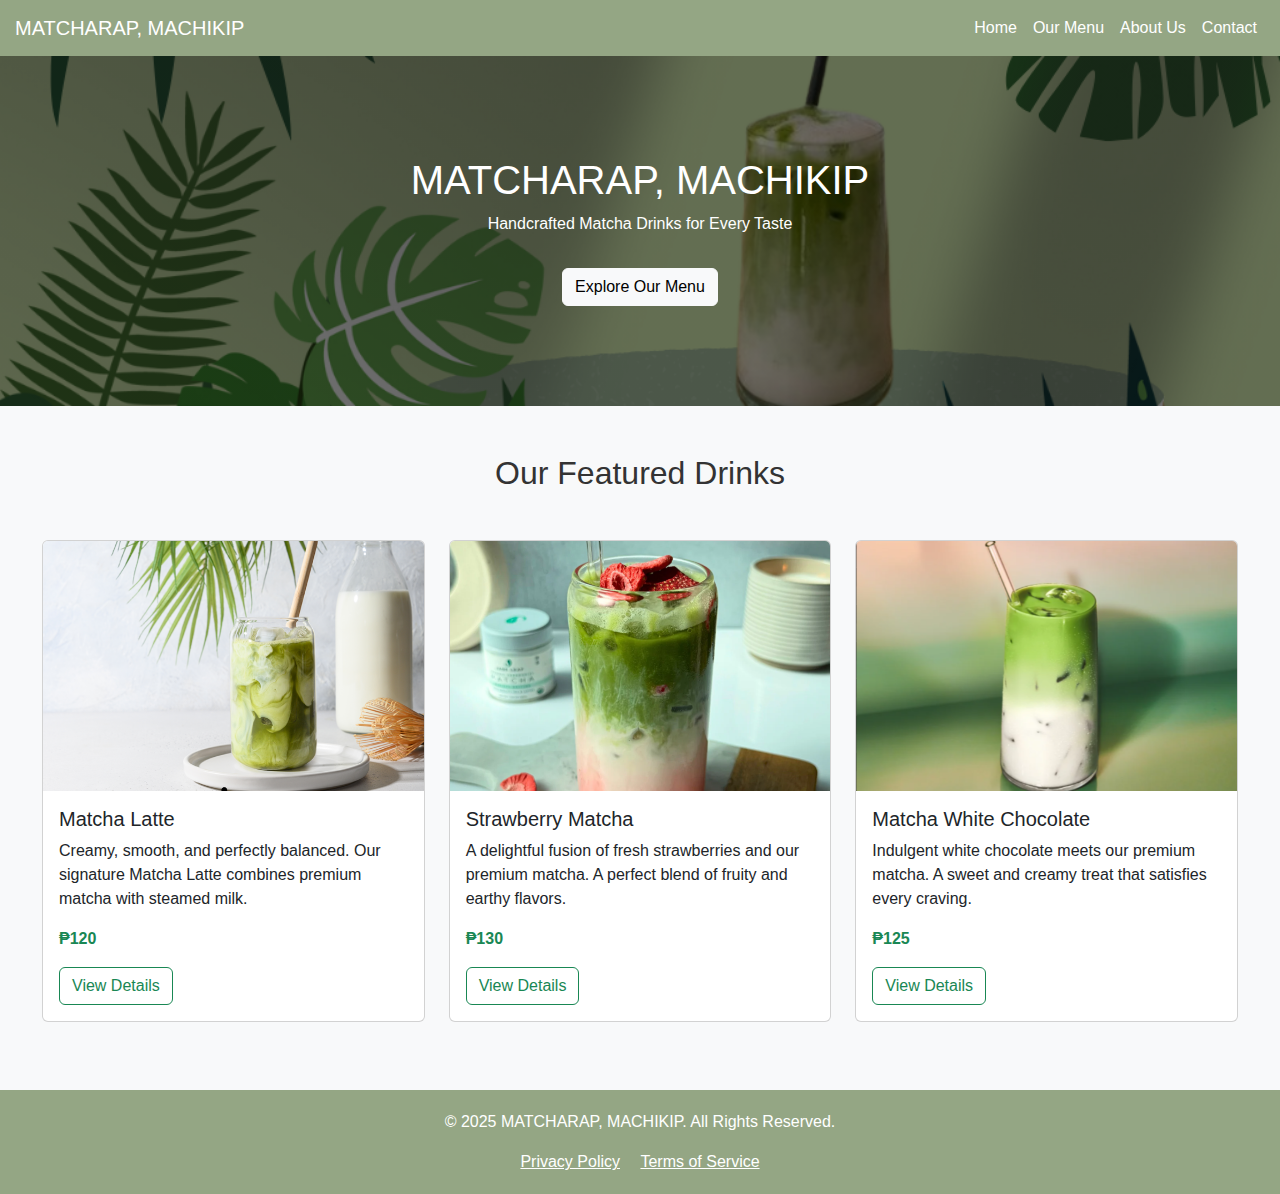
==== index.html @ 77ffc675 "first commit" ====
<!DOCTYPE html>
<html lang="en">
<head>
    <title>Matcharap, Machikip</title>
    <meta charset="UTF-8">
    <meta name="viewport" content="width=device-width, initial-scale=1.0">
    <link href="https://cdn.jsdelivr.net/npm/bootstrap@5.3.0/dist/css/bootstrap.min.css" rel="stylesheet">
    <style> 
        :root {
            --matcha-green: #2d8c4f;
            --matcha-light-green: #90ee90;
            --background-color: #f4f4f4;
        }
        
        head {
            background-color: #E5FDD1;
        }
    
        body {
            font-family: 'Arial', sans-serif;
            background-color: #E5FDD1;
            color: #333;
            overflow-x: hidden; /* Prevent horizontal scrolling */
            max-width: 100%;
            margin: 0;
            padding: 0;
        }
    
        .navbar {
            background-color: #94A684;
        }
    
        .navbar-brand, .navbar-nav .nav-link {
            color: white !important;
        }
    
        .hero {
            background: linear-gradient(rgba(0,0,0,0.5), rgba(0,0,0,0.5)), url('bg.png');
            background-size: cover;
            background-position: center;
            color: white;
            text-align: center;
            padding: 100px 20px;
            width: 100%;
            max-width: 100%;
        }
    
        .featured-drinks .card {
            transition: transform 0.3s ease;
            margin-bottom: 20px;
        }
    
        .featured-drinks .card:hover {
            transform: scale(1.05);
        }
    
        .featured-drinks .card-img-top {
            height: 250px;
            object-fit: cover;
        }
    
        .footer {
            background-color: #94A684;
            color: white;
            padding: 20px 0;
            width: 100%;
        }
        
        /* Remove any potential right border or margin issues */
        .container, .container-fluid, .row {
            margin-right: auto;
            margin-left: auto;
            padding-right: 15px;
            padding-left: 15px;
            max-width: 100%;
        }
        
        /* Ensure all sections are full width */
        section {
            width: 100%;
            max-width: 100%;
            overflow: hidden;
        }
    </style>
</head>
<body>
    <!-- Navigation -->
    <nav class="navbar navbar-expand-lg navbar-dark">
        <div class="container">
            <a class="navbar-brand" href="index.html">MATCHARAP, MACHIKIP</a>
            <button class="navbar-toggler" type="button" data-bs-toggle="collapse" data-bs-target="#navbarNav">
                <span class="navbar-toggler-icon"></span>
            </button>
            <div class="collapse navbar-collapse" id="navbarNav">
                <ul class="navbar-nav ms-auto">
                    <li class="nav-item"><a class="nav-link" href="index.html">Home</a></li>
                    <li class="nav-item"><a class="nav-link" href="menu.html">Our Menu</a></li>
                    <li class="nav-item"><a class="nav-link" href="about.html">About Us</a></li>
                    <li class="nav-item"><a class="nav-link" href="contact.html">Contact</a></li>
                </ul>
            </div>
        </div>
    </nav>

    <!-- Hero Section -->
    <section class="hero">
        <div class="picture">
            <h1>MATCHARAP, MACHIKIP</h1>
            <p>Handcrafted Matcha Drinks for Every Taste</p>
            <a href="menu.html" class="btn btn-light mt-3">Explore Our Menu</a>
        </div>
    </section>

     <!-- Featured Drinks Section -->
    <section class="featured-drinks py-5 bg-light">
        <div class="container">
            <h2 class="text-center mb-5">Our Featured Drinks</h2>
            <div class="row">
                <div class="col-md-4">
                    <div class="card">
                        <img src="MatchaLatte.png" class="card-img-top" alt="Matcha Latte">
                        <div class="card-body">
                            <h5 class="card-title">Matcha Latte</h5>
                            <p class="card-text">Creamy, smooth, and perfectly balanced. Our signature Matcha Latte combines premium matcha with steamed milk.</p>
                            <p class="fw-bold text-success">₱120</p>
                            <a href="menu.html" class="btn btn-outline-success">View Details</a>
                        </div>
                    </div>
                </div>
                <div class="col-md-4">
                    <div class="card">
                        <img src="StrawberryMatcha.png" class="card-img-top" alt="Strawberry Matcha">
                        <div class="card-body">
                            <h5 class="card-title">Strawberry Matcha</h5>
                            <p class="card-text">A delightful fusion of fresh strawberries and our premium matcha. A perfect blend of fruity and earthy flavors.</p>
                            <p class="fw-bold text-success">₱130</p>
                            <a href="menu.html" class="btn btn-outline-success">View Details</a>
                        </div>
                    </div>
                </div>
                <div class="col-md-4">
                    <div class="card">
                        <img src="MatchaWhite.png" class="card-img-top" alt="Matcha White Chocolate">
                        <div class="card-body">
                            <h5 class="card-title">Matcha White Chocolate</h5>
                            <p class="card-text">Indulgent white chocolate meets our premium matcha. A sweet and creamy treat that satisfies every craving.</p>
                            <p class="fw-bold text-success">₱125</p>
                            <a href="menu.html" class="btn btn-outline-success">View Details</a>
                        </div>
                    </div>
                </div>
            </div>
        </div>
    </section>

    <!-- Footer -->
    <footer class="footer text-center">
        <div class="container">
            <p>&copy; 2025 MATCHARAP, MACHIKIP. All Rights Reserved.</p>
            <div>
                <a href="#" class="text-white mx-2">Privacy Policy</a>
                <a href="#" class="text-white mx-2">Terms of Service</a>
            </div>
        </div>
    </footer>

    <script src="https://cdn.jsdelivr.net/npm/bootstrap@5.3.0/dist/js/bootstrap.bundle.min.js"></script>
</body>
</html>
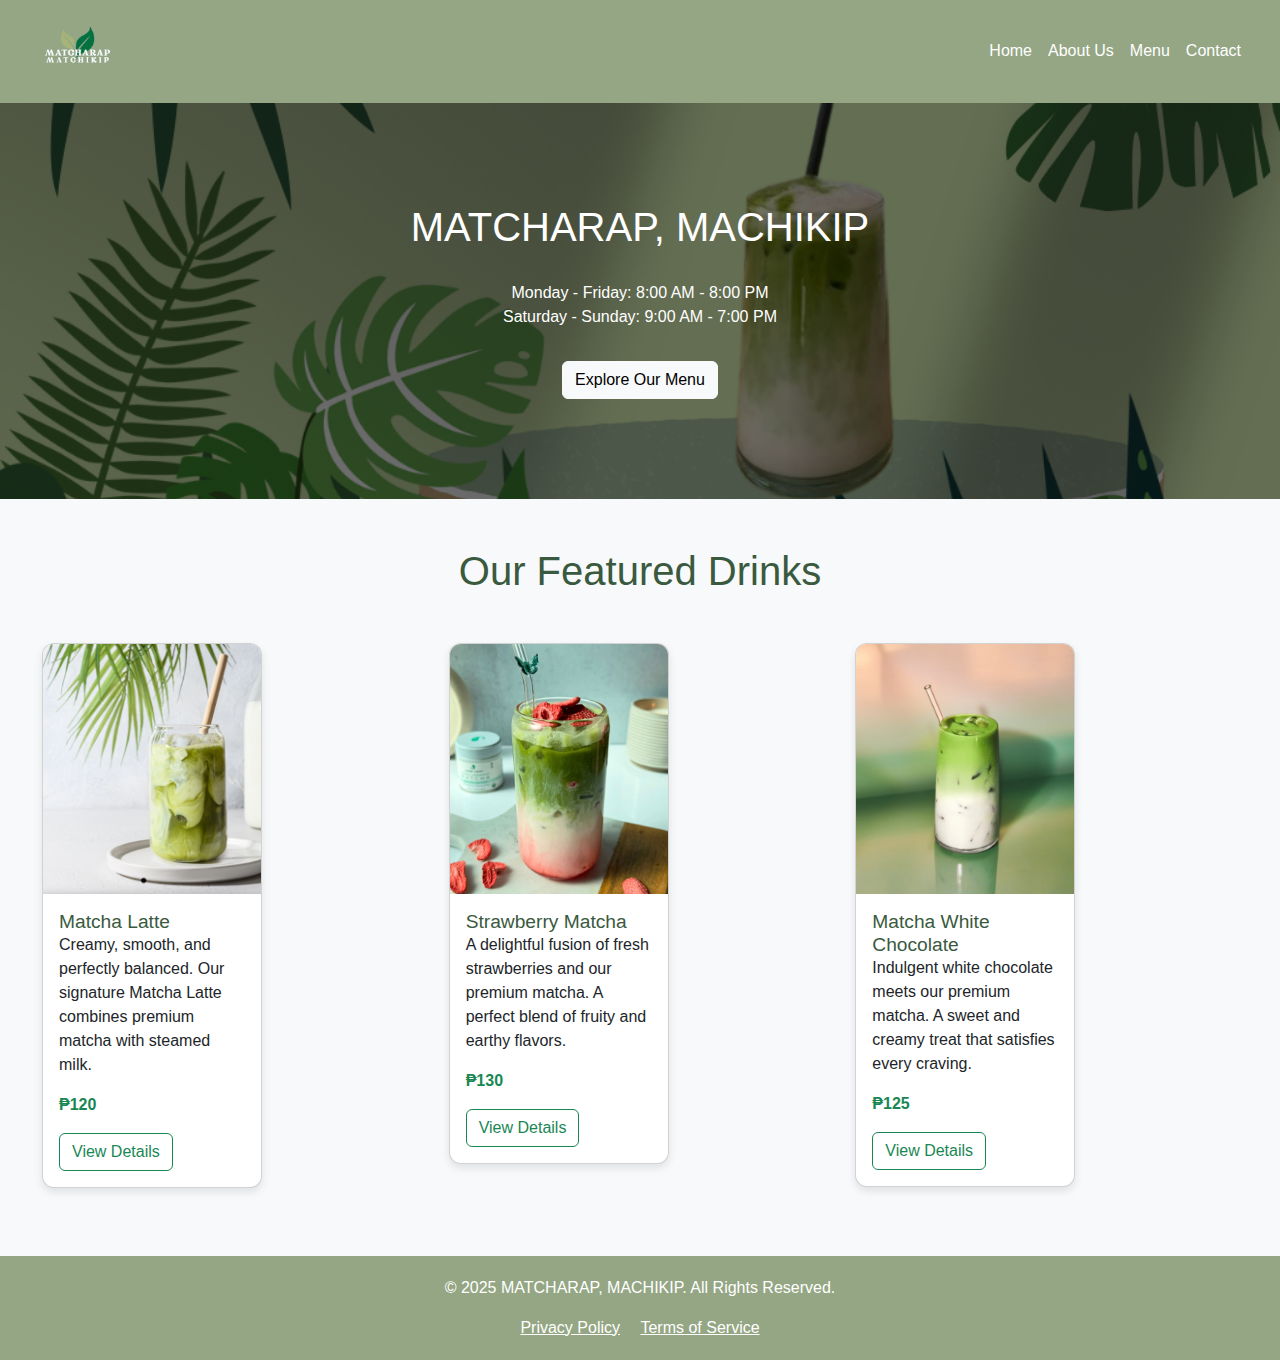
==== commit dba03e19: "updated" ====
--- a/index.html
+++ b/index.html
@@ -5,97 +5,24 @@
     <meta charset="UTF-8">
     <meta name="viewport" content="width=device-width, initial-scale=1.0">
     <link href="https://cdn.jsdelivr.net/npm/bootstrap@5.3.0/dist/css/bootstrap.min.css" rel="stylesheet">
-    <style> 
-        :root {
-            --matcha-green: #2d8c4f;
-            --matcha-light-green: #90ee90;
-            --background-color: #f4f4f4;
-        }
-        
-        head {
-            background-color: #E5FDD1;
-        }
-    
-        body {
-            font-family: 'Arial', sans-serif;
-            background-color: #E5FDD1;
-            color: #333;
-            overflow-x: hidden; /* Prevent horizontal scrolling */
-            max-width: 100%;
-            margin: 0;
-            padding: 0;
-        }
-    
-        .navbar {
-            background-color: #94A684;
-        }
-    
-        .navbar-brand, .navbar-nav .nav-link {
-            color: white !important;
-        }
-    
-        .hero {
-            background: linear-gradient(rgba(0,0,0,0.5), rgba(0,0,0,0.5)), url('bg.png');
-            background-size: cover;
-            background-position: center;
-            color: white;
-            text-align: center;
-            padding: 100px 20px;
-            width: 100%;
-            max-width: 100%;
-        }
-    
-        .featured-drinks .card {
-            transition: transform 0.3s ease;
-            margin-bottom: 20px;
-        }
-    
-        .featured-drinks .card:hover {
-            transform: scale(1.05);
-        }
-    
-        .featured-drinks .card-img-top {
-            height: 250px;
-            object-fit: cover;
-        }
-    
-        .footer {
-            background-color: #94A684;
-            color: white;
-            padding: 20px 0;
-            width: 100%;
-        }
-        
-        /* Remove any potential right border or margin issues */
-        .container, .container-fluid, .row {
-            margin-right: auto;
-            margin-left: auto;
-            padding-right: 15px;
-            padding-left: 15px;
-            max-width: 100%;
-        }
-        
-        /* Ensure all sections are full width */
-        section {
-            width: 100%;
-            max-width: 100%;
-            overflow: hidden;
-        }
-    </style>
+    <link href="styles.css" rel="stylesheet">
 </head>
 <body>
+
     <!-- Navigation -->
     <nav class="navbar navbar-expand-lg navbar-dark">
         <div class="container">
-            <a class="navbar-brand" href="index.html">MATCHARAP, MACHIKIP</a>
+            <a class="navbar-brand" href="index.html">
+                <img src="logo.png" alt="Matcharap, Machikip Logo" class="logo">
+            </a>
             <button class="navbar-toggler" type="button" data-bs-toggle="collapse" data-bs-target="#navbarNav">
                 <span class="navbar-toggler-icon"></span>
             </button>
             <div class="collapse navbar-collapse" id="navbarNav">
                 <ul class="navbar-nav ms-auto">
                     <li class="nav-item"><a class="nav-link" href="index.html">Home</a></li>
-                    <li class="nav-item"><a class="nav-link" href="menu.html">Our Menu</a></li>
                     <li class="nav-item"><a class="nav-link" href="about.html">About Us</a></li>
+                    <li class="nav-item"><a class="nav-link" href="menu.html">Menu</a></li>
                     <li class="nav-item"><a class="nav-link" href="contact.html">Contact</a></li>
                 </ul>
             </div>
@@ -106,7 +33,8 @@
     <section class="hero">
         <div class="picture">
             <h1>MATCHARAP, MACHIKIP</h1>
-            <p>Handcrafted Matcha Drinks for Every Taste</p>
+            <p>Monday - Friday: 8:00 AM - 8:00 PM<br>
+                Saturday - Sunday: 9:00 AM - 7:00 PM</p>
             <a href="menu.html" class="btn btn-light mt-3">Explore Our Menu</a>
         </div>
     </section>
--- a/styles.css
+++ b/styles.css
@@ -0,0 +1,211 @@
+:root {
+    --matcha-green: #2d8c4f;
+    --matcha-light-green: #90ee90;
+    --background-color: #f4f4f4;
+}
+
+body {
+    font-family: 'Segoe UI', Tahoma, Geneva, Verdana, sans-serif;
+    background-color: #E5FDD1;
+    color: #333;
+    overflow-x: hidden;
+    max-width: 100%;
+    margin: 0;
+    padding: 0;
+}
+
+  /* Navigation */
+  .navbar {
+    background-color: #94A684;
+ padding: 0.3rem 1rem;
+}
+
+    .navbar-brand, .navbar-nav .nav-link {
+     color: white !important;
+}
+
+    .navbar-brand {
+    padding: 0.25rem;
+}
+
+ .logo {
+    height: 85px;
+    width: auto;
+    padding: 0;
+    margin: 0;
+}
+
+.nav-link {
+padding: 0.3rem 0.5rem !important;
+}
+    
+    .navbar-brand, .navbar-nav .nav-link {
+        color: white !important;
+    }
+/* Hero Section */
+.hero {
+    background: linear-gradient(rgba(0,0,0,0.5), rgba(0,0,0,0.5)), url('bg.png');
+    background-size: cover;
+    background-position: center;
+    color: white;
+    text-align: center;
+    padding: 100px 20px;
+    width: 100%;
+    max-width: 100%;
+}
+
+/* Typography */
+h1 {
+    text-align: center;
+    color: #ffffff;
+    margin-bottom: 30px;
+    font-size: 2.5em;
+}
+
+h2 {
+    text-align: center;
+    color: #3a5a40;
+    margin-bottom: 30px;
+    font-size: 2.5em;
+}
+
+.category-title {
+    color: #3a5a40;
+    font-size: 1.8em;
+    margin: 20px 0;
+    padding-left: 10px;
+    border-left: 5px solid #588157;
+}
+
+/* Buttons */
+.btn-success {
+    background-color: #588157;
+    border-color: #588157;
+}
+
+.btn-success:hover {
+    background-color: #3a5a40;
+    border-color: #3a5a40;
+}
+
+/* Section Styling */
+.about-section, .contact-section {
+    padding: 80px 0;
+}
+
+.about-section p {
+    font-size: 1.1rem;
+    line-height: 1.8;
+}
+
+.contact-info {
+    margin-top: 30px;
+}
+
+.contact-info i {
+    font-size: 24px;
+    color: #588157;
+    margin-right: 10px;
+}
+
+/* Featured Drinks & Cards */
+.featured-drinks .card {
+    transition: transform 0.3s ease;
+    margin-bottom: 20px;
+}
+
+.featured-drinks .card:hover {
+    transform: scale(1.05);
+}
+
+.featured-drinks .card-img-top {
+    height: 250px;
+    object-fit: cover;
+}
+
+/* Menu Cards */
+.card-container {
+    display: flex;
+    flex-wrap: wrap;
+    gap: 20px;
+    justify-content: center;
+    margin-bottom: 40px;
+}
+
+.card {
+    width: 220px;
+    background-color: white;
+    border-radius: 12px;
+    box-shadow: 0 4px 8px rgba(0,0,0,0.1);
+    overflow: hidden;
+    transition: transform 0.3s ease, box-shadow 0.3s ease;
+}
+
+.card:hover {
+    transform: translateY(-5px);
+    box-shadow: 0 8px 16px rgba(0,0,0,0.15);
+}
+
+.card-img {
+    height: 160px;
+    background-color: #e9efe5;
+    display: flex;
+    align-items: center;
+    justify-content: center;
+    overflow: hidden;
+    position: relative;
+}
+
+.card-img img {
+    width: 100%;
+    height: 100%;
+    object-fit: cover;
+}
+
+.photo-text {
+    position: absolute;
+    font-size: 14px;
+    color: #588157;
+    text-align: center;
+    padding: 10px;
+}
+
+.card-content {
+    padding: 15px;
+}
+
+.card-title {
+    margin: 0;
+    color: #3a5a40;
+    font-size: 1.2em;
+}
+
+.card-price {
+    margin-top: 10px;
+    font-weight: bold;
+    color: #588157;
+    font-size: 1.3em;
+}
+
+/* Layout */
+.container, .container-fluid, .row {
+    margin-right: auto;
+    margin-left: auto;
+    padding-right: 15px;
+    padding-left: 15px;
+    max-width: 100%;
+}
+
+section {
+    width: 100%;
+    max-width: 100%;
+    overflow: hidden;
+}
+
+/* Footer */
+.footer {
+    background-color: #94A684;
+    color: white;
+    padding: 20px 0;
+    width: 100%;
+}